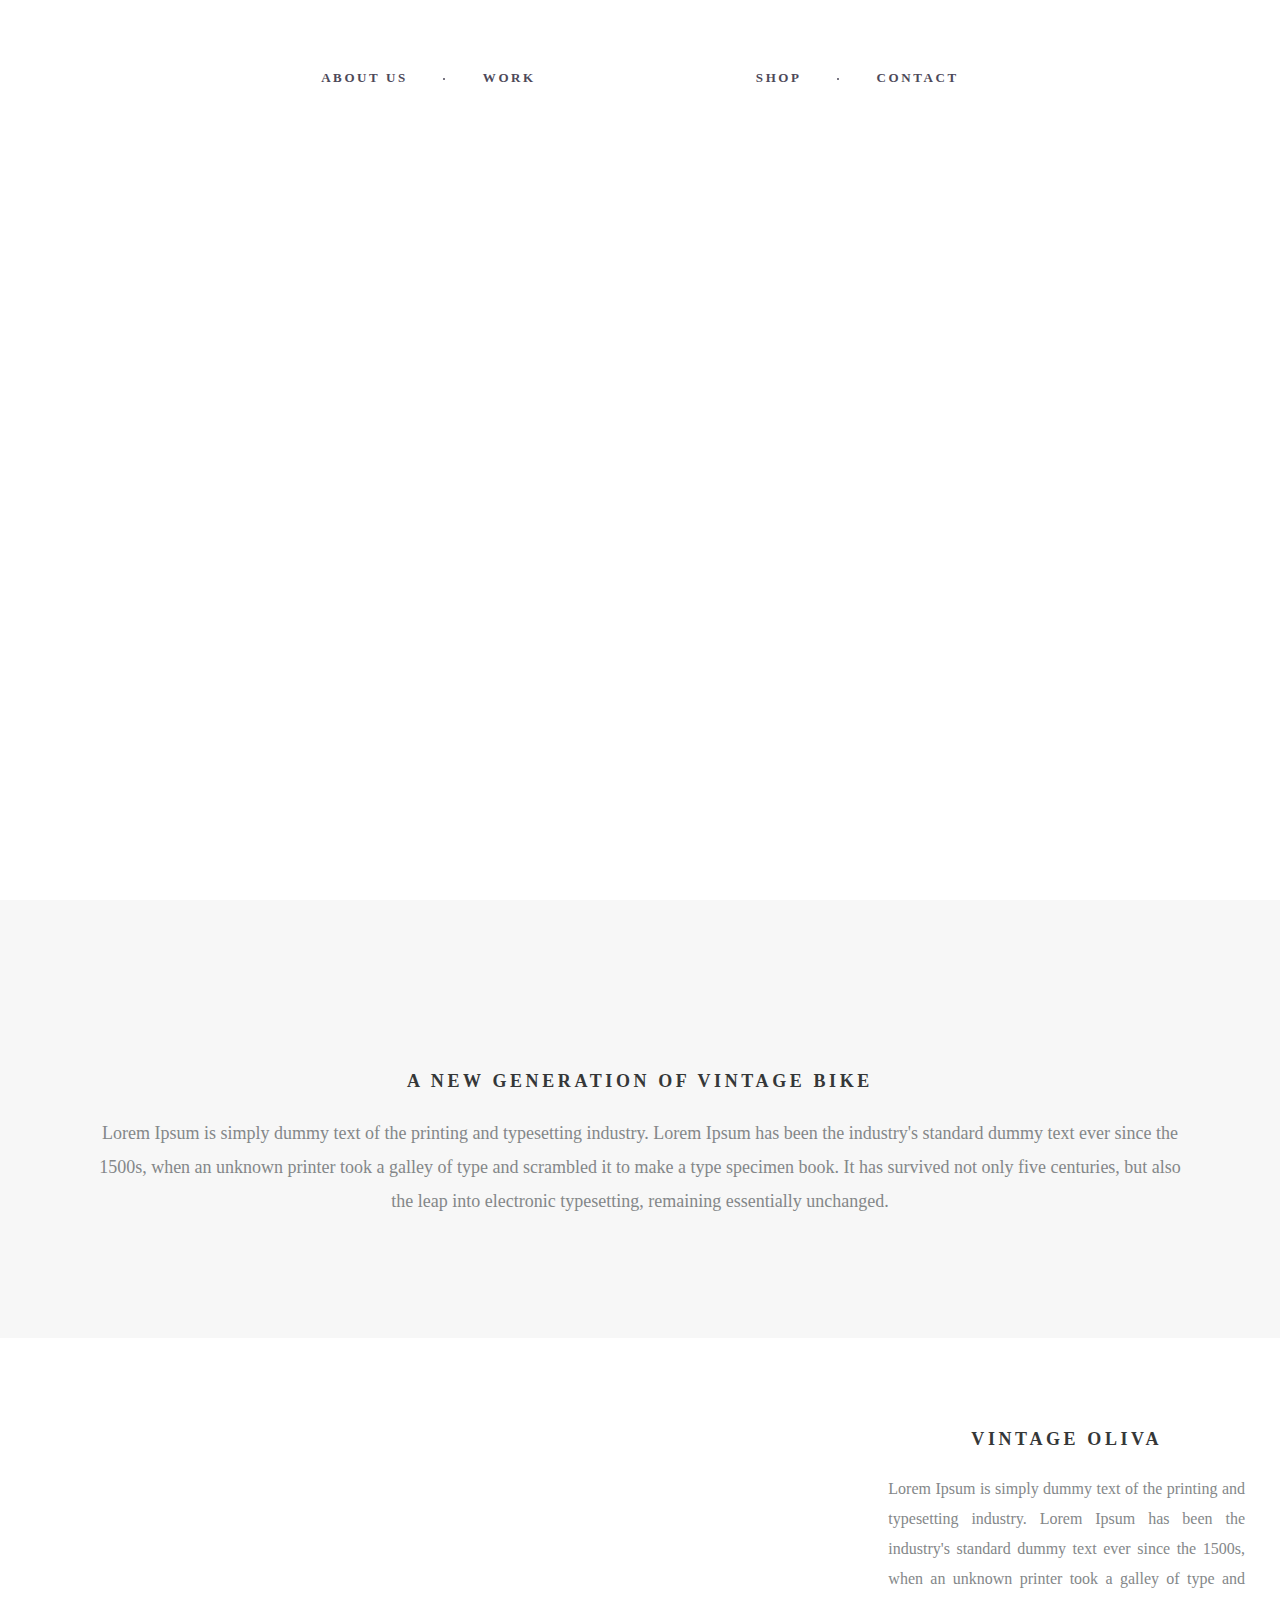
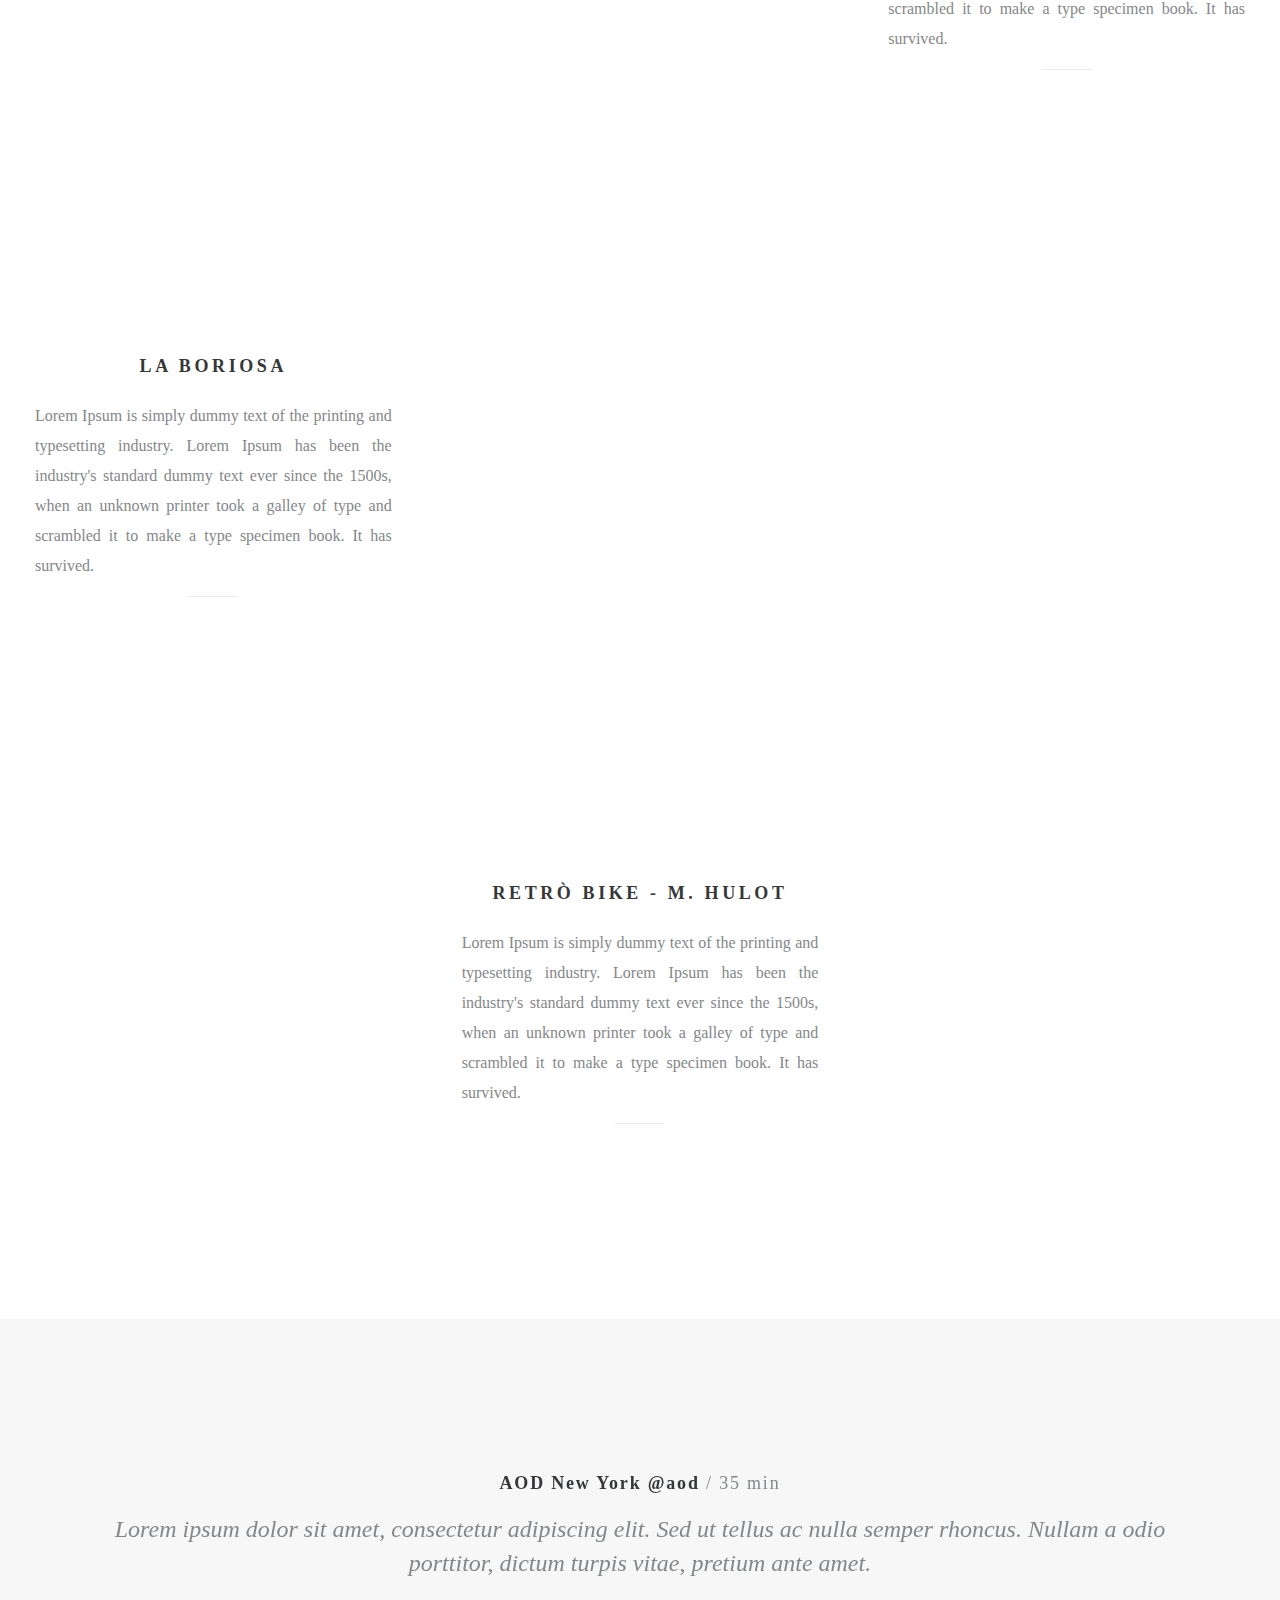
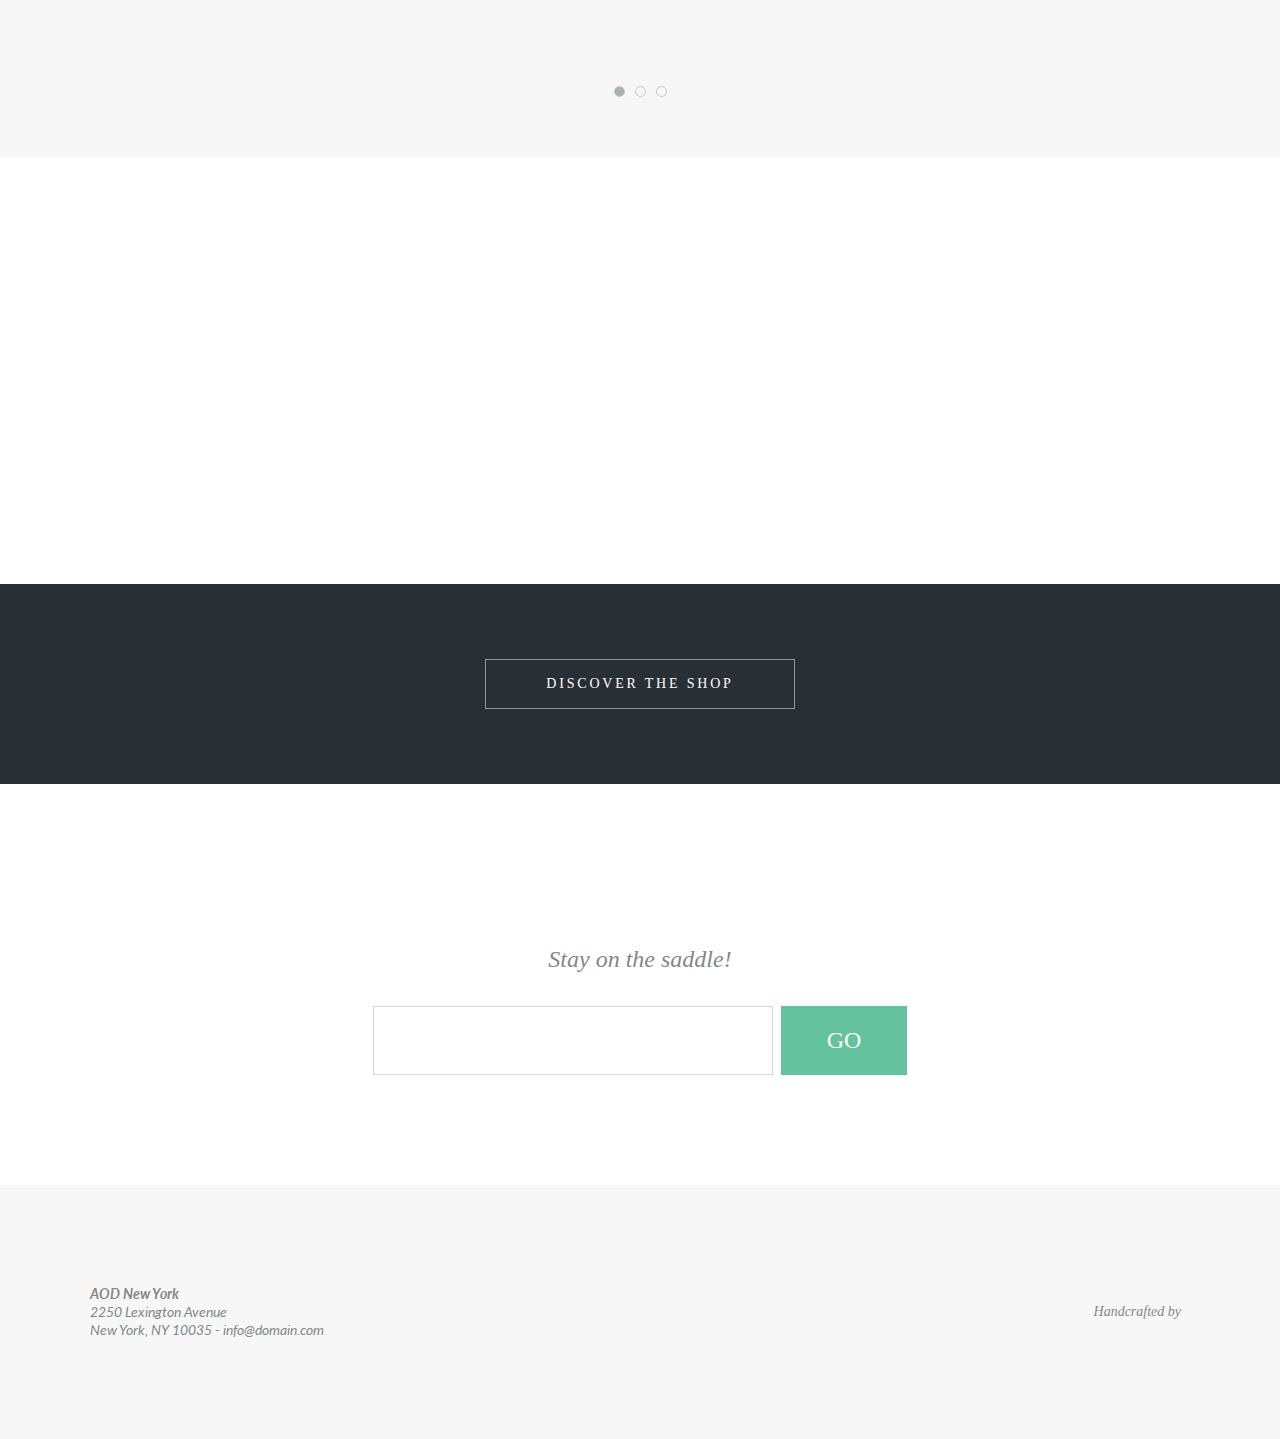
==== AOD/index.html @ c052ce95 "AOD project + remove dummy file" ====
<!DOCTYPE html>
<html lang="en">

<head>
	<title>AOD</title>
	<link rel="stylesheet" href="css/style.css">
	<meta charset="UTF-8">
	<meta name="format-detecction" content="telephone=no">
	<meta name="viewport" content="width=device-width, height=device-height, initial-scale=1.0, user-scalable=yes">

</head>

<body>
	<div class="wrapper">
		<main class="page">
<header class="header">
	<div class="header__row">
		<nav class="header__menu menu">
			<div class="menu__icon icon-menu">
				<span></span>
				<span></span>
				<span></span>
			</div>
			<div class="menu__body">
				<ul class="menu__list">
					<li><a href="" class="menu__link">about us</a></li>
					<li><a href="" class="menu__link">work</a></li>
					<li><a href="" class="menu__link">shop</a></li>
					<li><a href="" class="menu__link">contact</a></li>

				</ul>
			</div>
		</nav>
		<div class="header__logo"><img src="../img/logo.png" alt=""></div>
	</div>
</header>			<section class="main-screen">

			</section>
			<div class="content">
				<section class="generation">
					<div class="container">
						<div class="generation__block block">
							<div class="block__icon"><img src="/img/icons/title/01.png" alt=""></div>
							<h1 class="block__title">A NEW GENERATION OF VINTAGE BIKE</h1>
							<div class="block__text">Lorem Ipsum is simply dummy text of the printing and typesetting industry.
								Lorem Ipsum has been the industry's standard dummy text ever since the 1500s, when an unknown
								printer took a galley of type and scrambled it to make a type specimen book. It has survived not
								only five centuries, but also the leap into electronic typesetting, remaining essentially
								unchanged. </div>
						</div>
					</div>
				</section>
				<section class="brands">
					<div class="brands__row">
						<div class="brands__column brands__column-b">
							<a href="" class="brands__item item">
								<span class="item__logo"><img src="/img/logos/01.png" alt=""></span>
								<span class="item__image ibg"><img src="/img/brands/01.jpg" alt=""></span>
							</a>
						</div>
						<div class="brands__column">
							<div class="brands__content block">
								<div class="block__icon"><img src="/img/icons/title/02.png" alt=""></div>
								<h2 class="block__title">vintage Oliva</h2>
								<div class="block__text block__text-j">Lorem Ipsum is simply dummy text of the printing and
									typesetting
									industry. Lorem Ipsum has been the industry's standard dummy text ever since the 1500s, when
									an unknown printer took a galley of type and scrambled it to make a type specimen book. It
									has survived. </div>
							</div>
							<div class="brands__image ibg">
								<img src="/img/brands/02.jpg" alt="">
							</div>
						</div>
					</div>
				</section>
				<section class="brands brands-rev">
					<div class="brands__row">
						<div class="brands__column brands__column-b">
							<a href="" class="brands__item item">
								<span class="item__logo"><img src="/img/logos/02.png" alt=""></span>
								<span class="item__image ibg"><img src="/img/brands/04.jpg" alt=""></span>
							</a>
						</div>
						<div class="brands__column">
							<div class="brands__content block">
								<div class="block__icon"><img src="/img/icons/title/03.png" alt=""></div>
								<h2 class="block__title">La Boriosa</h2>
								<div class="block__text block__text-j">Lorem Ipsum is simply dummy text of the printing and
									typesetting
									industry. Lorem Ipsum has been the industry's standard dummy text ever since the 1500s, when
									an unknown printer took a galley of type and scrambled it to make a type specimen book. It
									has survived. </div>
							</div>
							<div class="brands__image ibg">
								<img src="/img/brands/03.jpg" alt="">
							</div>
						</div>
					</div>
				</section>
				<section class="brands brands-center">
					<div class="brands__row">
						<div class="brands__column brands__column-1">
							<a href="" class="brands__item item">
								<span class="item__logo"><img src="/img/logos/03.png" alt=""></span>
								<span class="item__image ibg"><img src="/img/brands/05.jpg" alt=""></span>
							</a>
						</div>
						<div class="brands__column brands__column-2 ibg">
							<img src="/img/brands/07.jpg" alt="">
						</div>
						<div class="brands__column">
							<div class="brands__content block">
								<div class="block__icon"><img src="/img/icons/title/04.png" alt=""></div>
								<h2 class="block__title">retrò Bike - M. Hulot</h2>
								<div class="block__text block__text-j">Lorem Ipsum is simply dummy text of the printing and
									typesetting
									industry. Lorem Ipsum has been the industry's standard dummy text ever since the 1500s, when
									an unknown printer took a galley of type and scrambled it to make a type specimen book. It
									has survived. </div>
							</div>
							<div class="brands__image ibg">
								<img src="/img/brands/06.jpg" alt="">
							</div>
						</div>
					</div>
				</section>
				<section class="slider">
					<div class="container">
						<div class="slider__body">
							<div class="slider__item">
								<div class="slider__icon"><img src="/img/icons/twitter.png" alt=""></div>
								<h3 class="slider__title">AOD New York @aod <span>/ 35 min</span> </h3>
								<div class="slider__text">Lorem ipsum dolor sit amet, consectetur adipiscing elit. Sed ut tellus
									ac nulla semper rhoncus. Nullam a odio porttitor, dictum turpis vitae, pretium ante amet.
								</div>
							</div>
							<div class="slider__item">
								<div class="slider__icon"><img src="/img/icons/twitter.png" alt=""></div>
								<h3 class="slider__title">AOD New York @aod <span>/ 35 min</span> </h3>
								<div class="slider__text">Lorem ipsum dolor sit amet, consectetur adipiscing elit. Sed ut tellus
									ac nulla semper rhoncus. Nullam a odio porttitor, dictum turpis vitae, pretium ante amet.
									Lorem ipsum dolor sit amet consectetur adipisicing elit. Similique nulla, eum quam porro
									beatae aliquam pariatur blanditiis culpa est. Voluptates iure aut sed. Obcaecati inventore,
									ut sit dicta similique iure.
								</div>
							</div>
							<div class="slider__item">
								<div class="slider__icon"><img src="/img/icons/twitter.png" alt=""></div>
								<h3 class="slider__title">AOD New York @aod <span>/ 35 min</span> </h3>
								<div class="slider__text">Lorem ipsum dolor sit amet, consectetur adipiscing elit. Sed ut tellus
									ac nulla semper rhoncus. Nullam a odio porttitor, dictum turpis vitae, pretium ante amet.
								</div>
							</div>
						</div>
					</div>
				</section>
				<div class="shoop">
					<div class="shoop__body">
						<div class="shoop__column shoop__column--b">
							<div class="shoop__block block-shop">
								<div class="block-shop__row">
									<div class="block-shop__column">
										<a href="" class="block-shop__item block-shop__item--l item">
											<span class="item__logo"><img src="/img/icons/bike.png" alt=""><span>Shop now</span>
											</span>
											<span class="item__image ibg"><img src="/img/shop/01.jpg" alt=""></span>
										</a>
									</div>
									<div class="block-shop__column"><a href="" class="block-shop__item block-shop__item--l item">
											<span class="item__logo"><img src="/img/icons/bike.png" alt=""><span>Shop now</span>
											</span>
											<span class="item__image ibg"><img src="/img/shop/02.jpg" alt=""></span>
										</a></div>
								</div>
								<a href="" class="block-shop__item item">
									<span class="item__logo"><img src="/img/icons/bike.png" alt=""><span>Shop now</span>
									</span>
									<span class="item__image ibg"><img src="/img/shop/03.jpg" alt=""></span>
								</a>
							</div>
						</div>
						<div class="shoop__column">
							<a href="" class="block-shop__item block-shop__item--b item">
								<span class="item__logo"><img src="/img/icons/bike.png" alt=""><span>Shop now</span>
								</span>
								<span class="item__image ibg"><img src="/img/shop/04.jpg" alt=""></span>
							</a>
						</div>
						<div class="shoop__column">
							<a href="" class="block-shop__item block-shop__item--b item">
								<span class="item__logo"><img src="/img/icons/bike.png" alt=""><span>Shop now</span>
								</span>
								<span class="item__image ibg"><img src="/img/shop/05.jpg" alt=""></span>
							</a>
						</div>
						<div class="shoop__column shoop__column--b">
							<div class="shoop__block block-shop">
								<a href="" class="block-shop__item item">
									<span class="item__logo"><img src="/img/icons/bike.png" alt=""><span>Shop now</span>
									</span>
									<span class="item__image ibg"><img src="/img/shop/06.jpg" alt=""></span>
								</a>
								<div class="block-shop__row">
									<div class="block-shop__column">
										<a href="" class="block-shop__item block-shop__item--l item">
											<span class="item__logo"><img src="/img/icons/bike.png" alt=""><span>Shop now</span>
											</span>
											<span class="item__image ibg"><img src="/img/shop/07.jpg" alt=""></span>
										</a>
									</div>
									<div class="block-shop__column"><a href="" class="block-shop__item block-shop__item--l item">
											<span class="item__logo"><img src="/img/icons/bike.png" alt=""><span>Shop now</span>
											</span>
											<span class="item__image ibg"><img src="/img/shop/08.jpg" alt=""></span>
										</a></div>
								</div>
							</div>
						</div>
					</div>
					<div class="shoop__footer">
						<div class="container">
							<a href="" class="shoop__btn">DISCOVER THE SHOP</a>
						</div>
					</div>
				</div>
				<div class="subscribe">
					<div class="container">
						<div class="subscribe__body">
							<div class="subscribe__logo"><img src="/img/logo.png" alt=""></div>
							<div class="subscribe__lable">Stay on the saddle!</div>
							<form action="" class="subscribe__form">
								<div class="subscribe__input">
									<input autocomplete="off" type="text" name="form[]" data-value="enter your email..."
										class="input">
								</div>
								<div class="subscribe__button">
									<button type="submit" class="subscribe__btn">GO</button>
								</div>
							</form>
						</div>
					</div>
				</div>
			</div>
<footer class="footer">
	<div class="container">
		<div class="footer__row">
			<div class="footer__column">
				<div class="footer__address">
					<p>AOD New York</p>
					<p>2250 Lexington Avenue</p>
					<p>New York, NY 10035 - info@domain.com</p>
				</div>
			</div>
			<div class="footer__column">
				<div class="footer__social social">
					<a href="" class="social__link"><img src="/img/icons/social/twitter1.png" alt=""></a>
					<a href="" class="social__link"><img src="/img/icons/social/facebook1.png" alt=""></a>
					<a href="" class="social__link"><img src="/img/icons/social/03.png" alt=""></a>
				</div>
			</div>
			<div class="footer__column">
				<a href="" class="footer__dev dev">
					<span class="dev__text">Handcrafted by</span>
					<span class="dev__icon"><img src="/img/icons/dev.png" alt=""></span>
				</a>
			</div>
		</div>
	</div>
</footer>		</main>
	</div>
<script src="https://code.jquery.com/jquery-3.6.0.min.js"></script>
<script src="js/slick.min.js"></script>
<script src="js/main.js"></script></body>

</html>
---- AOD/css/style.css ----
@charset "UTF-8";
@import url("https://fonts.googleapis.com/css2?family=Lato:ital,wght@0,400;0,700;1,400&display=swap");
/*Обнуление*/
* {
  padding: 0;
  margin: 0;
  border: 0;
}

*, *:before, *:after {
  box-sizing: border-box;
}

:focus, :active {
  outline: none;
}

a:focus, a:active {
  outline: none;
}

nav, footer, header, aside {
  display: block;
}

html, body {
  height: 100%;
  width: 100%;
  font-size: 100%;
  line-height: 1;
  font-size: 14px;
  -ms-text-size-adjust: 100%;
  -moz-text-size-adjust: 100%;
  -webkit-text-size-adjust: 100%;
}

input, button, textarea {
  font-family: inherit;
}

input::-ms-clear {
  display: none;
}

button {
  cursor: pointer;
}

button::-moz-focus-inner {
  padding: 0;
  border: 0;
}

a, a:visited {
  text-decoration: none;
}

a:hover {
  text-decoration: none;
}

ul li {
  list-style: none;
}

img {
  vertical-align: top;
}

h1, h2, h3, h4, h5, h6 {
  font-size: inherit;
  font-weight: inherit;
}

/*--------------------*/
body {
  height: 100%;
}

.wrapper {
  display: flex;
  flex-direction: column;
  min-height: 100vh;
}

.container {
  max-width: 1130px;
  padding: 0 15px;
  margin: 0 auto;
}

.ibg {
  background-repeat: no-repeat;
  background-size: cover;
  background-position: center;
}
.ibg img {
  display: none;
}

.slick-slider {
  position: relative;
}
.slick-slider .slick-list {
  overflow: hidden;
}
.slick-slider .slick-track {
  display: flex;
  font-size: 0;
  align-items: flex-start;
}
.slick-slider .slick-dots {
  padding: 100px 0 0 0;
  display: flex;
  justify-content: center;
  align-items: center;
}
.slick-slider .slick-dots li {
  margin: 0px 5px;
}
.slick-slider .slick-dots li button {
  font-size: 0;
  width: 11px;
  height: 11px;
  border-radius: 50%;
  border: 1px solid #c8c8c8;
  background-color: transparent;
}
.slick-slider .slick-dots li.slick-active button {
  background-color: #a9afb3;
}

.header {
  position: absolute;
  width: 100%;
  z-index: 50;
  left: 0;
  top: 35px;
}
.header__row {
  display: flex;
  justify-content: center;
  align-items: center;
  height: 85px;
}
.header__logo {
  position: absolute;
  left: 50%;
  top: 0;
  z-index: 2;
  transform: translate3d(-50px, 0px, 0px);
}
@media (max-width: 767px) {
  .header {
    top: 15px;
  }
}

.menu__list {
  display: flex;
}
.menu__list li {
  position: relative;
  padding: 0px 37.5px;
}
.menu__list li:nth-child(2) {
  padding: 0 110px 0 37.5px;
}
.menu__list li:nth-child(3) {
  padding: 0 37.5px 0 110px;
}
.menu__list li::after {
  content: "";
  width: 2px;
  height: 2px;
  background-color: #4d4959;
  border-radius: 50%;
  position: absolute;
  right: 0;
  top: 50%;
}
.menu__list li:nth-child(2)::after, .menu__list li:last-child::after {
  display: none;
}
.menu__link {
  text-transform: uppercase;
  font-size: 13px;
  font-weight: 700;
  letter-spacing: 2.6px;
  color: #4d4959;
}
@media (max-width: 767px) {
  .menu__body {
    position: fixed;
    height: 100%;
    width: 100%;
    left: 0;
    top: 0;
    background: #4d4959;
    padding: 150px 0 20px 0;
    overflow: auto;
    transform: translate3d(0, -100%, 0);
  }
  .menu__body.active {
    transition: 0.3s 0s;
    transform: translate3d(0, 0, 0);
  }
  .menu__list {
    flex-direction: column;
    justify-content: center;
    align-items: center;
  }
  .menu__list li {
    padding: 0 0 45px 0;
  }
  .menu__list li:nth-child(2), .menu__list li:nth-child(3) {
    padding: 0 0 45px 0;
  }
  .menu__list li:nth-child(2)::after, .menu__list li:nth-child(3)::after {
    display: block;
  }
  .menu__list li:last-child {
    padding: 0;
  }
  .menu__list li::after {
    width: 4px;
    height: 4px;
    background-color: #fff;
    right: 50%;
    top: 40px;
    margin: 2px 0px 0px 0px;
  }
  .menu__link {
    color: #fff;
    font-size: 20px;
  }
}

@media (max-width: 767px) {
  .icon-menu {
    display: block;
    position: absolute;
    top: 34px;
    right: 10px;
    width: 30px;
    height: 18px;
    cursor: pointer;
    z-index: 5;
  }
  .icon-menu span {
    transition: 0.3s 0s;
    top: 8px;
    left: 0px;
    position: absolute;
    width: 100%;
    height: 2px;
    background-color: #4d4959;
  }
  .icon-menu span:first-child {
    top: 0px;
  }
  .icon-menu span:last-child {
    top: auto;
    bottom: 0px;
  }
  .icon-menu.active span {
    background-color: #fff;
    transform: scale(0);
  }
  .icon-menu.active span:first-child {
    transform: rotate(-45deg);
    top: 8px;
  }
  .icon-menu.active span:last-child {
    transform: rotate(45deg);
    bottom: 8px;
  }
}

.footer {
  background-color: #f7f7f7;
}
.footer__row {
  display: flex;
  padding: 100px 0;
  align-items: center;
}
.footer__column {
  flex: 1 0 33.333%;
}
.footer__address {
  padding: 0 20px 0 0;
  font-family: Lato;
  font-size: 14px;
  font-style: italic;
  line-height: 1.29;
  color: #848789;
}
.footer__address p:first-child {
  font-weight: 700;
}
@media (max-width: 1100px) {
  .footer__row {
    padding: 50px 0;
  }
}
@media (max-width: 600px) {
  .footer__row {
    padding: 30px 0;
    flex-direction: column;
    text-align: center;
  }
  .footer__social {
    margin: 15px 0;
  }
  .footer__address {
    padding: 0;
  }
}

.social {
  display: flex;
  justify-content: center;
  align-items: center;
}
.social__link {
  margin: 0 7.5px;
}

.dev {
  display: flex;
  justify-content: flex-end;
  align-items: center;
}
.dev__text {
  font-size: 14px;
  font-style: italic;
  line-height: 1.29;
  color: #848789;
  padding: 0 9px 0 0;
}
.page {
  position: absolute;
  width: 100%;
  height: 100%;
  top: 0;
  left: 0;
  display: flex;
  flex-direction: column;
}

.main-screen {
  width: 100%;
  min-height: 100vh;
  display: flex;
  flex: 1 0 100%;
  background: url(../../img/bg_main.jpg) center top/cover no-repeat;
  padding: 20px 0;
}

.generation {
  background-color: #f7f7f7;
  padding: 120px 0 120px 0;
}
@media (max-width: 900px) {
  .generation {
    padding: 80px 0;
  }
  .generation .block__title,
.generation .block__text {
    font-size: 16px;
  }
}
@media (max-width: 600px) {
  .generation {
    padding: 30px 0;
  }
  .generation .block__title,
.generation .block__text {
    font-size: 14px;
  }
}

.block {
  text-align: center;
}
.block__icon {
  margin: 0 0 30px 0;
}
.block__title {
  font-size: 18px;
  font-weight: bold;
  letter-spacing: 3.6px;
  text-align: center;
  color: #353738;
  text-transform: uppercase;
  margin: 0 0 18px 0;
  line-height: 1.89;
}
.block__text {
  font-size: 18px;
  line-height: 1.89;
  text-align: center;
  color: #848789;
}
.block__text-j {
  text-align: justify;
  font-size: 16px;
  line-height: 30px;
}
.block__text-j::after {
  content: "";
  display: block;
  margin: 35px auto 0 auto;
  width: 50px;
  height: 1px;
  background-color: #ebebeb;
}
@media (max-width: 1500px) {
  .block__text-j::after {
    margin: 15px auto 0 auto;
  }
}

.brands-rev .brands__column {
  order: 1;
}
.brands-rev .brands__column-b {
  order: 2;
}
.brands-center .brands__column {
  order: 2;
}
.brands-center .brands__column-1 {
  order: 1;
}
.brands-center .brands__column-2 {
  order: 3;
}
.brands__row {
  display: flex;
}
.brands__column {
  flex: 0 1 33.333%;
}
.brands__column-b {
  flex: 0 1 66.667%;
}
.brands__content {
  padding: 70px 65px 55px 65px;
  position: relative;
}
.brands__content::after {
  content: "";
  position: absolute;
  bottom: -10px;
  left: 50%;
  margin: 0 0 0 -9px;
  width: 0;
  height: 0;
  border-left: 10px solid transparent;
  border-right: 10px solid transparent;
  border-top: 10px solid #fff;
}
.brands__image {
  padding: 0 0 37.51% 0;
}
@media (max-width: 1500px) {
  .brands__content {
    padding: 40px 35px 35px 35px;
  }
}
@media (max-width: 1100px) {
  .brands-center .brands__column {
    order: 1;
  }
  .brands-center .brands__column-1 {
    order: 2;
  }
  .brands-center .brands__column-2 {
    height: auto;
    padding: 0 0 70% 0;
    order: 3;
  }
  .brands__row {
    flex-direction: column;
  }
}

.item {
  height: 100%;
  display: block;
  position: relative;
}
.item__logo {
  position: absolute;
  top: 0;
  left: 0;
  width: 100%;
  height: 100%;
  display: flex;
  justify-content: center;
  align-items: center;
  z-index: 2;
  background-color: rgba(100, 194, 158, 0.5);
  opacity: 0;
  visibility: hidden;
  transition: 0.3s 0s;
  flex-direction: column;
}
.item__logo span {
  font-weight: 700;
  font-size: 14px;
  text-transform: uppercase;
  letter-spacing: 2.8px;
  display: block;
  color: #fff;
  margin: 10px 0 0 0;
}
.item__image {
  position: absolute;
  width: 100%;
  height: 100%;
  top: 0;
  left: 0;
}
.item:hover .item__logo {
  opacity: 1;
  visibility: visible;
  transition: 0.3s 0s;
}
@media (max-width: 1100px) {
  .item {
    height: auto;
    padding: 0 0 70% 0;
  }
}

.slider {
  padding: 120px 0 60px 0;
  background-color: #f7f7f7;
}
.slider__item {
  text-align: center;
}
.slider__icon {
  margin: 0 0 35px 0;
}
.slider__title {
  font-size: 18px;
  font-weight: bold;
  letter-spacing: 1.8px;
  color: #353738;
  margin: 0 0 20px 0;
}
.slider__title span {
  color: #848789;
  font-weight: 300;
}
.slider__text {
  font-size: 24px;
  font-style: italic;
  line-height: 1.42;
  text-align: center;
  color: #848789;
}

.shoop__body {
  display: flex;
}
.shoop__column {
  flex: 0 1 16.666%;
}
.shoop__column--b {
  flex: 0 1 33.333%;
}
.shoop__footer {
  padding: 75px 0;
  text-align: center;
  background-color: #282f35;
}
.shoop__btn {
  height: 50px;
  line-height: 48px;
  border: 1px solid rgba(255, 255, 255, 0.5);
  display: inline-block;
  letter-spacing: 2.8px;
  font-size: 14px;
  padding: 0px 60px;
  text-transform: uppercase;
  color: #fff;
}
@media (max-width: 1100px) {
  .shoop__body {
    flex-wrap: wrap;
  }
  .shoop__column {
    flex: 0 1 50%;
  }
  .shoop__column:first-child {
    flex: 1 1 100%;
  }
  .shoop__column:last-child {
    flex: 1 1 100%;
  }
  .shoop__btn {
    padding: 0 30px;
  }
  .shoop__footer {
    padding: 50px 0;
  }
}

.block-shop {
  height: 100%;
}
.block-shop__row {
  display: flex;
}
.block-shop__column {
  flex: 0 1 50%;
}
.block-shop__item {
  padding: 0 0 50% 0;
  height: auto;
}
.block-shop__item--b {
  padding: 0 0 200.27% 0;
}
.block-shop__item--l {
  padding: 0 0 100% 0;
}

.subscribe__body {
  max-width: 534px;
  margin: 0 auto;
  text-align: center;
  padding: 110px 0;
}
.subscribe__logo {
  margin: 0 0 39px 0;
}
.subscribe__lable {
  color: #848789;
  font-size: 24px;
  font-style: italic;
  margin: 0 0 35px 0;
}
.subscribe__form {
  display: flex;
}
.subscribe__input {
  flex: 1 1 auto;
  padding: 0 8px 0 0;
}
.subscribe__input .input {
  width: 100%;
  height: 69px;
  border: solid 1px #d3d7d9;
  background-color: #ffffff;
  padding: 0px 28px;
  font-size: 20px;
  font-style: italic;
  color: #929292;
}
.subscribe__button {
  flex: 0 0 126px;
}
.subscribe__btn {
  width: 100%;
  height: 69px;
  line-height: 69px;
  color: #fff;
  font-size: 24px;
  text-transform: uppercase;
  font-weight: 300;
  background-color: #64c29e;
}
@media (max-width: 750px) {
  .subscribe__body {
    padding: 50px 0;
  }
}
@media (max-width: 500px) {
  .subscribe__form {
    display: block;
  }
  .subscribe__input {
    padding: 0px 0px 8px 0;
  }
}
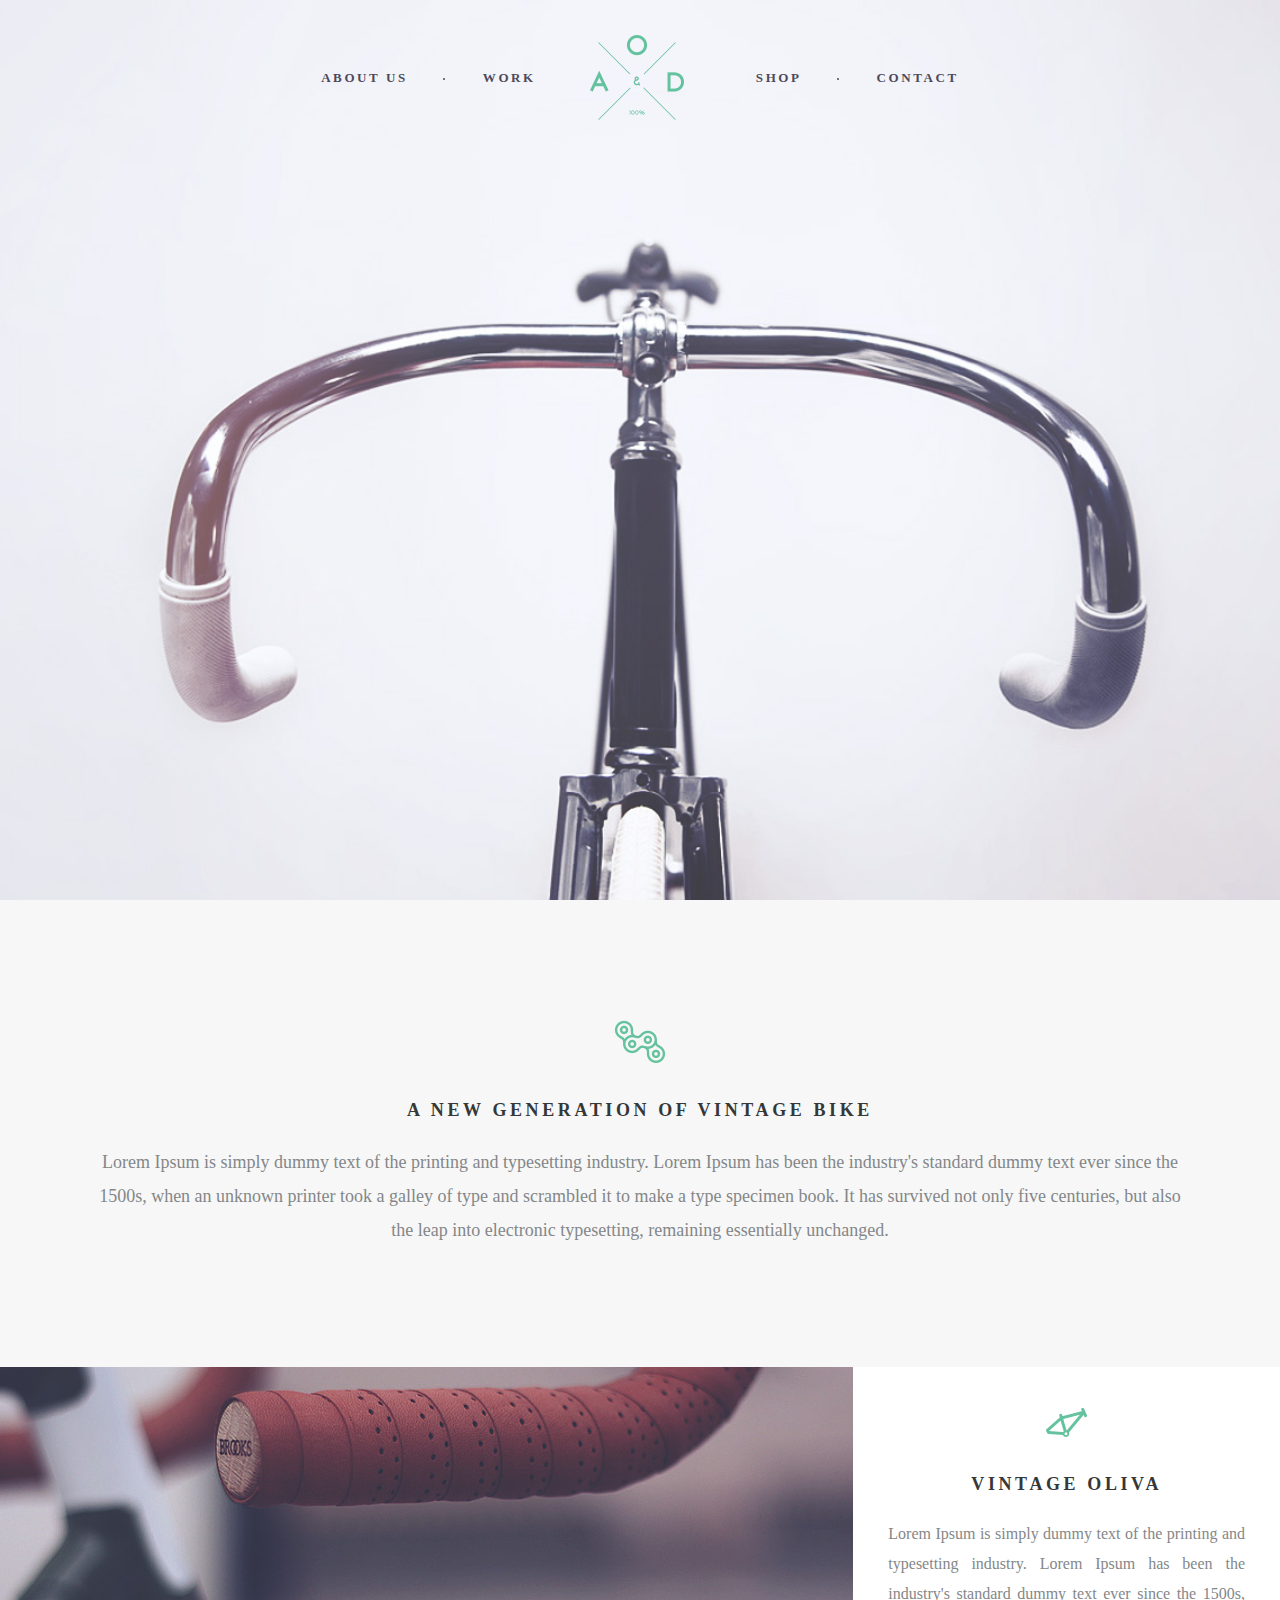
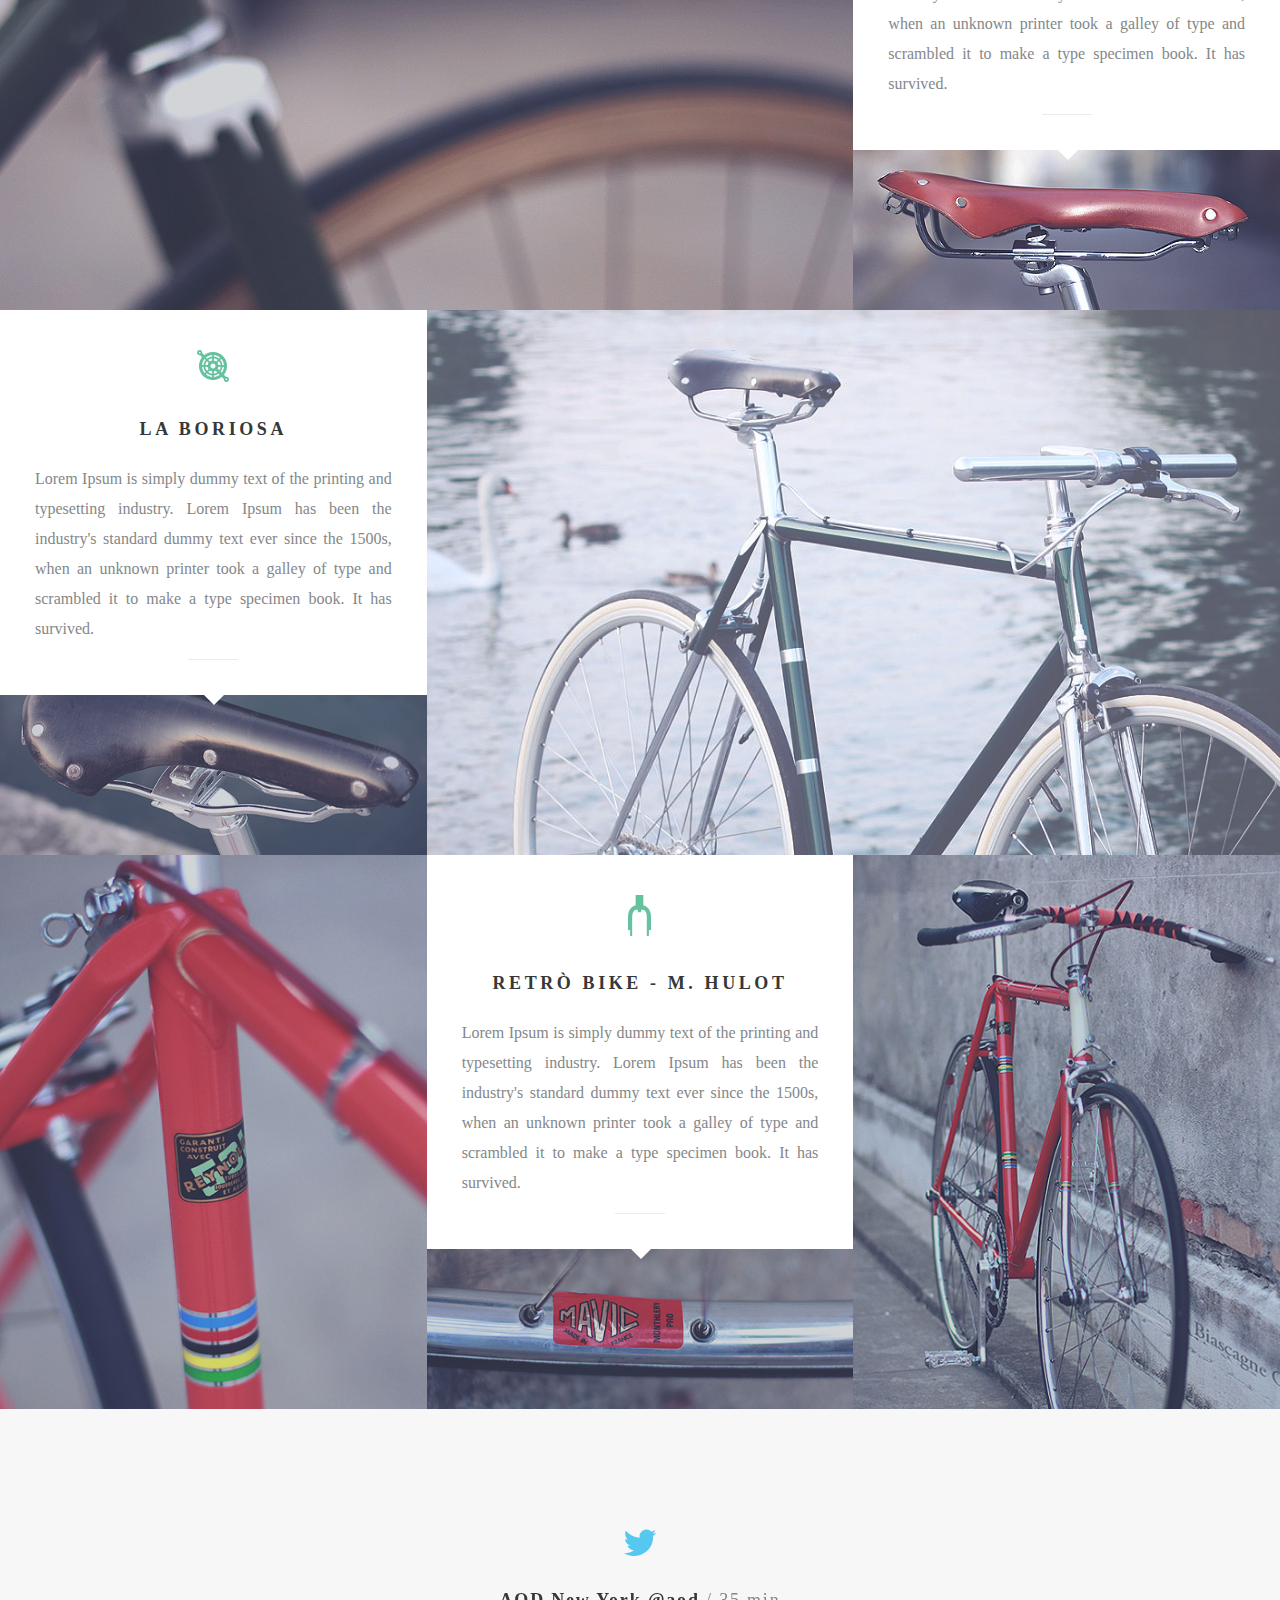
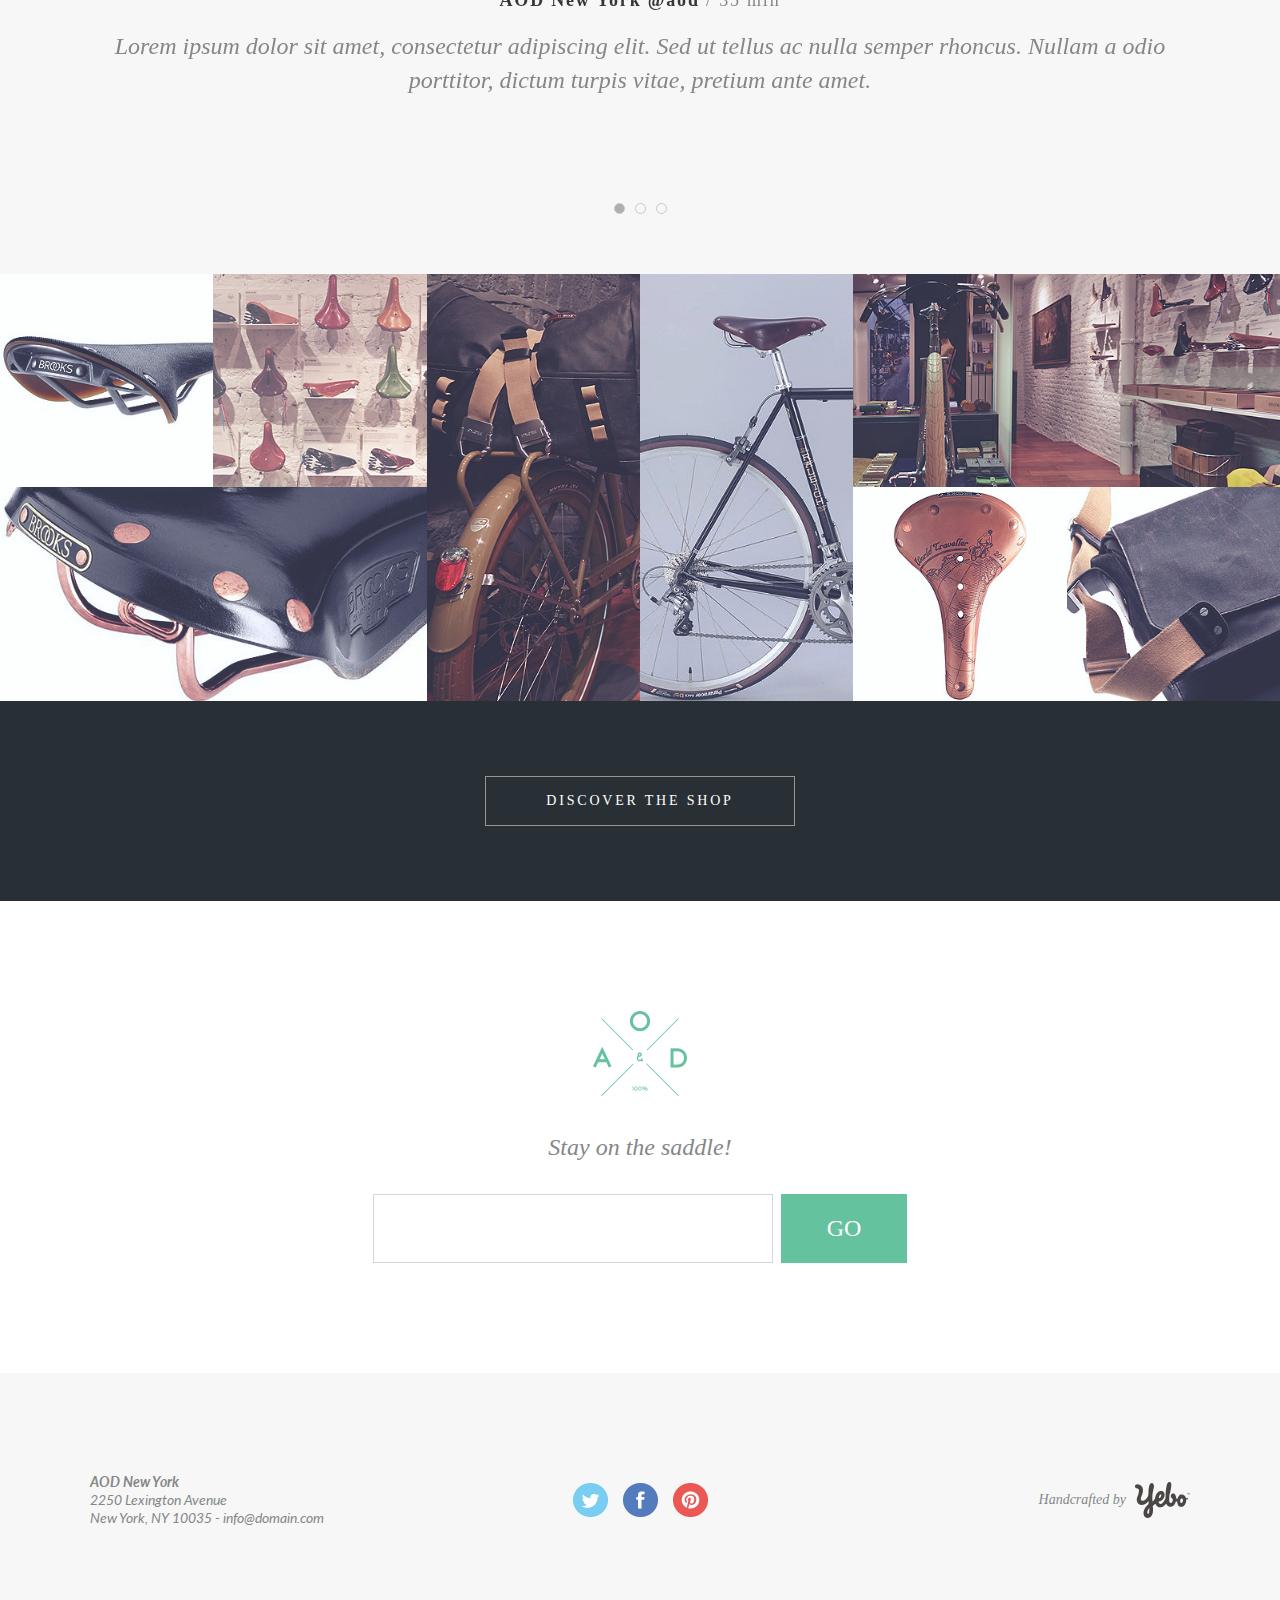
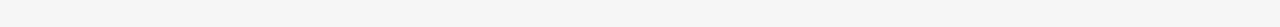
==== commit 11f4e76b: "refactoring" ====
--- a/AOD/index.html
+++ b/AOD/index.html
@@ -7,40 +7,39 @@
 	<meta charset="UTF-8">
 	<meta name="format-detecction" content="telephone=no">
 	<meta name="viewport" content="width=device-width, height=device-height, initial-scale=1.0, user-scalable=yes">
-
 </head>
 
 <body>
 	<div class="wrapper">
 		<main class="page">
-<header class="header">
-	<div class="header__row">
-		<nav class="header__menu menu">
-			<div class="menu__icon icon-menu">
-				<span></span>
-				<span></span>
-				<span></span>
-			</div>
-			<div class="menu__body">
-				<ul class="menu__list">
-					<li><a href="" class="menu__link">about us</a></li>
-					<li><a href="" class="menu__link">work</a></li>
-					<li><a href="" class="menu__link">shop</a></li>
-					<li><a href="" class="menu__link">contact</a></li>
-
-				</ul>
-			</div>
-		</nav>
-		<div class="header__logo"><img src="../img/logo.png" alt=""></div>
-	</div>
-</header>			<section class="main-screen">
+			<header class="header">
+				<div class="header__row">
+					<nav class="header__menu menu">
+						<div class="menu__icon icon-menu">
+							<span></span>
+							<span></span>
+							<span></span>
+						</div>
+						<div class="menu__body">
+							<ul class="menu__list">
+								<li><a href="" class="menu__link">about us</a></li>
+								<li><a href="" class="menu__link">work</a></li>
+								<li><a href="" class="menu__link">shop</a></li>
+								<li><a href="" class="menu__link">contact</a></li>
+							</ul>
+						</div>
+					</nav>
+					<div class="header__logo"><img src="img/logo.png" alt=""></div>
+				</div>
+			</header>
+			<section class="main-screen">
 
 			</section>
 			<div class="content">
 				<section class="generation">
 					<div class="container">
 						<div class="generation__block block">
-							<div class="block__icon"><img src="/img/icons/title/01.png" alt=""></div>
+							<div class="block__icon"><img src="img/icons/title/01.png" alt=""></div>
 							<h1 class="block__title">A NEW GENERATION OF VINTAGE BIKE</h1>
 							<div class="block__text">Lorem Ipsum is simply dummy text of the printing and typesetting industry.
 								Lorem Ipsum has been the industry's standard dummy text ever since the 1500s, when an unknown
@@ -54,13 +53,13 @@
 					<div class="brands__row">
 						<div class="brands__column brands__column-b">
 							<a href="" class="brands__item item">
-								<span class="item__logo"><img src="/img/logos/01.png" alt=""></span>
-								<span class="item__image ibg"><img src="/img/brands/01.jpg" alt=""></span>
+								<span class="item__logo"><img src="img/logos/01.png" alt=""></span>
+								<span class="item__image ibg"><img src="img/brands/01.jpg" alt=""></span>
 							</a>
 						</div>
 						<div class="brands__column">
 							<div class="brands__content block">
-								<div class="block__icon"><img src="/img/icons/title/02.png" alt=""></div>
+								<div class="block__icon"><img src="img/icons/title/02.png" alt=""></div>
 								<h2 class="block__title">vintage Oliva</h2>
 								<div class="block__text block__text-j">Lorem Ipsum is simply dummy text of the printing and
 									typesetting
@@ -69,7 +68,7 @@
 									has survived. </div>
 							</div>
 							<div class="brands__image ibg">
-								<img src="/img/brands/02.jpg" alt="">
+								<img src="img/brands/02.jpg" alt="">
 							</div>
 						</div>
 					</div>
@@ -78,13 +77,13 @@
 					<div class="brands__row">
 						<div class="brands__column brands__column-b">
 							<a href="" class="brands__item item">
-								<span class="item__logo"><img src="/img/logos/02.png" alt=""></span>
-								<span class="item__image ibg"><img src="/img/brands/04.jpg" alt=""></span>
+								<span class="item__logo"><img src="img/logos/02.png" alt=""></span>
+								<span class="item__image ibg"><img src="img/brands/04.jpg" alt=""></span>
 							</a>
 						</div>
 						<div class="brands__column">
 							<div class="brands__content block">
-								<div class="block__icon"><img src="/img/icons/title/03.png" alt=""></div>
+								<div class="block__icon"><img src="img/icons/title/03.png" alt=""></div>
 								<h2 class="block__title">La Boriosa</h2>
 								<div class="block__text block__text-j">Lorem Ipsum is simply dummy text of the printing and
 									typesetting
@@ -93,7 +92,7 @@
 									has survived. </div>
 							</div>
 							<div class="brands__image ibg">
-								<img src="/img/brands/03.jpg" alt="">
+								<img src="img/brands/03.jpg" alt="">
 							</div>
 						</div>
 					</div>
@@ -102,16 +101,16 @@
 					<div class="brands__row">
 						<div class="brands__column brands__column-1">
 							<a href="" class="brands__item item">
-								<span class="item__logo"><img src="/img/logos/03.png" alt=""></span>
-								<span class="item__image ibg"><img src="/img/brands/05.jpg" alt=""></span>
+								<span class="item__logo"><img src="img/logos/03.png" alt=""></span>
+								<span class="item__image ibg"><img src="img/brands/05.jpg" alt=""></span>
 							</a>
 						</div>
 						<div class="brands__column brands__column-2 ibg">
-							<img src="/img/brands/07.jpg" alt="">
+							<img src="img/brands/07.jpg" alt="">
 						</div>
 						<div class="brands__column">
 							<div class="brands__content block">
-								<div class="block__icon"><img src="/img/icons/title/04.png" alt=""></div>
+								<div class="block__icon"><img src="img/icons/title/04.png" alt=""></div>
 								<h2 class="block__title">retrò Bike - M. Hulot</h2>
 								<div class="block__text block__text-j">Lorem Ipsum is simply dummy text of the printing and
 									typesetting
@@ -120,7 +119,7 @@
 									has survived. </div>
 							</div>
 							<div class="brands__image ibg">
-								<img src="/img/brands/06.jpg" alt="">
+								<img src="img/brands/06.jpg" alt="">
 							</div>
 						</div>
 					</div>
@@ -129,14 +128,14 @@
 					<div class="container">
 						<div class="slider__body">
 							<div class="slider__item">
-								<div class="slider__icon"><img src="/img/icons/twitter.png" alt=""></div>
+								<div class="slider__icon"><img src="img/icons/twitter.png" alt=""></div>
 								<h3 class="slider__title">AOD New York @aod <span>/ 35 min</span> </h3>
 								<div class="slider__text">Lorem ipsum dolor sit amet, consectetur adipiscing elit. Sed ut tellus
 									ac nulla semper rhoncus. Nullam a odio porttitor, dictum turpis vitae, pretium ante amet.
 								</div>
 							</div>
 							<div class="slider__item">
-								<div class="slider__icon"><img src="/img/icons/twitter.png" alt=""></div>
+								<div class="slider__icon"><img src="img/icons/twitter.png" alt=""></div>
 								<h3 class="slider__title">AOD New York @aod <span>/ 35 min</span> </h3>
 								<div class="slider__text">Lorem ipsum dolor sit amet, consectetur adipiscing elit. Sed ut tellus
 									ac nulla semper rhoncus. Nullam a odio porttitor, dictum turpis vitae, pretium ante amet.
@@ -146,7 +145,7 @@
 								</div>
 							</div>
 							<div class="slider__item">
-								<div class="slider__icon"><img src="/img/icons/twitter.png" alt=""></div>
+								<div class="slider__icon"><img src="img/icons/twitter.png" alt=""></div>
 								<h3 class="slider__title">AOD New York @aod <span>/ 35 min</span> </h3>
 								<div class="slider__text">Lorem ipsum dolor sit amet, consectetur adipiscing elit. Sed ut tellus
 									ac nulla semper rhoncus. Nullam a odio porttitor, dictum turpis vitae, pretium ante amet.
@@ -162,57 +161,57 @@
 								<div class="block-shop__row">
 									<div class="block-shop__column">
 										<a href="" class="block-shop__item block-shop__item--l item">
-											<span class="item__logo"><img src="/img/icons/bike.png" alt=""><span>Shop now</span>
-											</span>
-											<span class="item__image ibg"><img src="/img/shop/01.jpg" alt=""></span>
+											<span class="item__logo"><img src="img/icons/bike.png" alt=""><span>Shop now</span>
+											</span>
+											<span class="item__image ibg"><img src="img/shop/01.jpg" alt=""></span>
 										</a>
 									</div>
 									<div class="block-shop__column"><a href="" class="block-shop__item block-shop__item--l item">
-											<span class="item__logo"><img src="/img/icons/bike.png" alt=""><span>Shop now</span>
-											</span>
-											<span class="item__image ibg"><img src="/img/shop/02.jpg" alt=""></span>
+											<span class="item__logo"><img src="img/icons/bike.png" alt=""><span>Shop now</span>
+											</span>
+											<span class="item__image ibg"><img src="img/shop/02.jpg" alt=""></span>
 										</a></div>
 								</div>
 								<a href="" class="block-shop__item item">
-									<span class="item__logo"><img src="/img/icons/bike.png" alt=""><span>Shop now</span>
+									<span class="item__logo"><img src="img/icons/bike.png" alt=""><span>Shop now</span>
 									</span>
-									<span class="item__image ibg"><img src="/img/shop/03.jpg" alt=""></span>
+									<span class="item__image ibg"><img src="img/shop/03.jpg" alt=""></span>
 								</a>
 							</div>
 						</div>
 						<div class="shoop__column">
 							<a href="" class="block-shop__item block-shop__item--b item">
-								<span class="item__logo"><img src="/img/icons/bike.png" alt=""><span>Shop now</span>
+								<span class="item__logo"><img src="img/icons/bike.png" alt=""><span>Shop now</span>
 								</span>
-								<span class="item__image ibg"><img src="/img/shop/04.jpg" alt=""></span>
+								<span class="item__image ibg"><img src="img/shop/04.jpg" alt=""></span>
 							</a>
 						</div>
 						<div class="shoop__column">
 							<a href="" class="block-shop__item block-shop__item--b item">
-								<span class="item__logo"><img src="/img/icons/bike.png" alt=""><span>Shop now</span>
+								<span class="item__logo"><img src="img/icons/bike.png" alt=""><span>Shop now</span>
 								</span>
-								<span class="item__image ibg"><img src="/img/shop/05.jpg" alt=""></span>
+								<span class="item__image ibg"><img src="img/shop/05.jpg" alt=""></span>
 							</a>
 						</div>
 						<div class="shoop__column shoop__column--b">
 							<div class="shoop__block block-shop">
 								<a href="" class="block-shop__item item">
-									<span class="item__logo"><img src="/img/icons/bike.png" alt=""><span>Shop now</span>
+									<span class="item__logo"><img src="img/icons/bike.png" alt=""><span>Shop now</span>
 									</span>
-									<span class="item__image ibg"><img src="/img/shop/06.jpg" alt=""></span>
+									<span class="item__image ibg"><img src="img/shop/06.jpg" alt=""></span>
 								</a>
 								<div class="block-shop__row">
 									<div class="block-shop__column">
 										<a href="" class="block-shop__item block-shop__item--l item">
-											<span class="item__logo"><img src="/img/icons/bike.png" alt=""><span>Shop now</span>
-											</span>
-											<span class="item__image ibg"><img src="/img/shop/07.jpg" alt=""></span>
+											<span class="item__logo"><img src="img/icons/bike.png" alt=""><span>Shop now</span>
+											</span>
+											<span class="item__image ibg"><img src="img/shop/07.jpg" alt=""></span>
 										</a>
 									</div>
 									<div class="block-shop__column"><a href="" class="block-shop__item block-shop__item--l item">
-											<span class="item__logo"><img src="/img/icons/bike.png" alt=""><span>Shop now</span>
-											</span>
-											<span class="item__image ibg"><img src="/img/shop/08.jpg" alt=""></span>
+											<span class="item__logo"><img src="img/icons/bike.png" alt=""><span>Shop now</span>
+											</span>
+											<span class="item__image ibg"><img src="img/shop/08.jpg" alt=""></span>
 										</a></div>
 								</div>
 							</div>
@@ -227,7 +226,7 @@
 				<div class="subscribe">
 					<div class="container">
 						<div class="subscribe__body">
-							<div class="subscribe__logo"><img src="/img/logo.png" alt=""></div>
+							<div class="subscribe__logo"><img src="img/logo.png" alt=""></div>
 							<div class="subscribe__lable">Stay on the saddle!</div>
 							<form action="" class="subscribe__form">
 								<div class="subscribe__input">
@@ -242,35 +241,37 @@
 					</div>
 				</div>
 			</div>
-<footer class="footer">
-	<div class="container">
-		<div class="footer__row">
-			<div class="footer__column">
-				<div class="footer__address">
-					<p>AOD New York</p>
-					<p>2250 Lexington Avenue</p>
-					<p>New York, NY 10035 - info@domain.com</p>
-				</div>
-			</div>
-			<div class="footer__column">
-				<div class="footer__social social">
-					<a href="" class="social__link"><img src="/img/icons/social/twitter1.png" alt=""></a>
-					<a href="" class="social__link"><img src="/img/icons/social/facebook1.png" alt=""></a>
-					<a href="" class="social__link"><img src="/img/icons/social/03.png" alt=""></a>
-				</div>
-			</div>
-			<div class="footer__column">
-				<a href="" class="footer__dev dev">
-					<span class="dev__text">Handcrafted by</span>
-					<span class="dev__icon"><img src="/img/icons/dev.png" alt=""></span>
-				</a>
-			</div>
-		</div>
+			<footer class="footer">
+				<div class="container">
+					<div class="footer__row">
+						<div class="footer__column">
+							<div class="footer__address">
+								<p>AOD New York</p>
+								<p>2250 Lexington Avenue</p>
+								<p>New York, NY 10035 - info@domain.com</p>
+							</div>
+						</div>
+						<div class="footer__column">
+							<div class="footer__social social">
+								<a href="" class="social__link"><img src="img/icons/social/twitter1.png" alt=""></a>
+								<a href="" class="social__link"><img src="img/icons/social/facebook1.png" alt=""></a>
+								<a href="" class="social__link"><img src="img/icons/social/03.png" alt=""></a>
+							</div>
+						</div>
+						<div class="footer__column">
+							<a href="" class="footer__dev dev">
+								<span class="dev__text">Handcrafted by</span>
+								<span class="dev__icon"><img src="img/icons/dev.png" alt=""></span>
+							</a>
+						</div>
+					</div>
+				</div>
+			</footer>
+		</main>
 	</div>
-</footer>		</main>
-	</div>
-<script src="https://code.jquery.com/jquery-3.6.0.min.js"></script>
-<script src="js/slick.min.js"></script>
-<script src="js/main.js"></script></body>
+	<script src="https://code.jquery.com/jquery-3.6.0.min.js"></script>
+	<script src="js/slick.min.js"></script>
+	<script src="js/main.js"></script>
+</body>
 
 </html>--- a/AOD/css/style.css
+++ b/AOD/css/style.css
@@ -2,690 +2,709 @@
 @import url("https://fonts.googleapis.com/css2?family=Lato:ital,wght@0,400;0,700;1,400&display=swap");
 /*Обнуление*/
 * {
-  padding: 0;
-  margin: 0;
-  border: 0;
-}
-
-*, *:before, *:after {
-  box-sizing: border-box;
-}
-
-:focus, :active {
-  outline: none;
-}
-
-a:focus, a:active {
-  outline: none;
-}
-
-nav, footer, header, aside {
-  display: block;
-}
-
-html, body {
-  height: 100%;
-  width: 100%;
-  font-size: 100%;
-  line-height: 1;
-  font-size: 14px;
-  -ms-text-size-adjust: 100%;
-  -moz-text-size-adjust: 100%;
-  -webkit-text-size-adjust: 100%;
-}
-
-input, button, textarea {
-  font-family: inherit;
+	padding: 0;
+	margin: 0;
+	border: 0;
+}
+
+*,
+*:before,
+*:after {
+	box-sizing: border-box;
+}
+
+:focus,
+:active {
+	outline: none;
+}
+
+a:focus,
+a:active {
+	outline: none;
+}
+
+nav,
+footer,
+header,
+aside {
+	display: block;
+}
+
+html,
+body {
+	height: 100%;
+	width: 100%;
+	font-size: 100%;
+	line-height: 1;
+	font-size: 14px;
+	-ms-text-size-adjust: 100%;
+	-moz-text-size-adjust: 100%;
+	-webkit-text-size-adjust: 100%;
+}
+
+input,
+button,
+textarea {
+	font-family: inherit;
 }
 
 input::-ms-clear {
-  display: none;
+	display: none;
 }
 
 button {
-  cursor: pointer;
+	cursor: pointer;
 }
 
 button::-moz-focus-inner {
-  padding: 0;
-  border: 0;
-}
-
-a, a:visited {
-  text-decoration: none;
+	padding: 0;
+	border: 0;
+}
+
+a,
+a:visited {
+	text-decoration: none;
 }
 
 a:hover {
-  text-decoration: none;
+	text-decoration: none;
 }
 
 ul li {
-  list-style: none;
+	list-style: none;
 }
 
 img {
-  vertical-align: top;
-}
-
-h1, h2, h3, h4, h5, h6 {
-  font-size: inherit;
-  font-weight: inherit;
+	vertical-align: top;
+}
+
+h1,
+h2,
+h3,
+h4,
+h5,
+h6 {
+	font-size: inherit;
+	font-weight: inherit;
 }
 
 /*--------------------*/
 body {
-  height: 100%;
+	height: 100%;
 }
 
 .wrapper {
-  display: flex;
-  flex-direction: column;
-  min-height: 100vh;
+	display: flex;
+	flex-direction: column;
+	min-height: 100vh;
 }
 
 .container {
-  max-width: 1130px;
-  padding: 0 15px;
-  margin: 0 auto;
+	max-width: 1130px;
+	padding: 0 15px;
+	margin: 0 auto;
 }
 
 .ibg {
-  background-repeat: no-repeat;
-  background-size: cover;
-  background-position: center;
+	background-repeat: no-repeat;
+	background-size: cover;
+	background-position: center;
 }
 .ibg img {
-  display: none;
+	display: none;
 }
 
 .slick-slider {
-  position: relative;
+	position: relative;
 }
 .slick-slider .slick-list {
-  overflow: hidden;
+	overflow: hidden;
 }
 .slick-slider .slick-track {
-  display: flex;
-  font-size: 0;
-  align-items: flex-start;
+	display: flex;
+	font-size: 0;
+	align-items: flex-start;
 }
 .slick-slider .slick-dots {
-  padding: 100px 0 0 0;
-  display: flex;
-  justify-content: center;
-  align-items: center;
+	padding: 100px 0 0 0;
+	display: flex;
+	justify-content: center;
+	align-items: center;
 }
 .slick-slider .slick-dots li {
-  margin: 0px 5px;
+	margin: 0px 5px;
 }
 .slick-slider .slick-dots li button {
-  font-size: 0;
-  width: 11px;
-  height: 11px;
-  border-radius: 50%;
-  border: 1px solid #c8c8c8;
-  background-color: transparent;
+	font-size: 0;
+	width: 11px;
+	height: 11px;
+	border-radius: 50%;
+	border: 1px solid #c8c8c8;
+	background-color: transparent;
 }
 .slick-slider .slick-dots li.slick-active button {
-  background-color: #a9afb3;
+	background-color: #a9afb3;
 }
 
 .header {
-  position: absolute;
-  width: 100%;
-  z-index: 50;
-  left: 0;
-  top: 35px;
+	position: absolute;
+	width: 100%;
+	z-index: 50;
+	left: 0;
+	top: 35px;
 }
 .header__row {
-  display: flex;
-  justify-content: center;
-  align-items: center;
-  height: 85px;
+	display: flex;
+	justify-content: center;
+	align-items: center;
+	height: 85px;
 }
 .header__logo {
-  position: absolute;
-  left: 50%;
-  top: 0;
-  z-index: 2;
-  transform: translate3d(-50px, 0px, 0px);
+	position: absolute;
+	left: 50%;
+	top: 0;
+	z-index: 2;
+	transform: translate3d(-50px, 0px, 0px);
 }
 @media (max-width: 767px) {
-  .header {
-    top: 15px;
-  }
+	.header {
+		top: 15px;
+	}
 }
 
 .menu__list {
-  display: flex;
+	display: flex;
 }
 .menu__list li {
-  position: relative;
-  padding: 0px 37.5px;
+	position: relative;
+	padding: 0px 37.5px;
 }
 .menu__list li:nth-child(2) {
-  padding: 0 110px 0 37.5px;
+	padding: 0 110px 0 37.5px;
 }
 .menu__list li:nth-child(3) {
-  padding: 0 37.5px 0 110px;
+	padding: 0 37.5px 0 110px;
 }
 .menu__list li::after {
-  content: "";
-  width: 2px;
-  height: 2px;
-  background-color: #4d4959;
-  border-radius: 50%;
-  position: absolute;
-  right: 0;
-  top: 50%;
-}
-.menu__list li:nth-child(2)::after, .menu__list li:last-child::after {
-  display: none;
+	content: "";
+	width: 2px;
+	height: 2px;
+	background-color: #4d4959;
+	border-radius: 50%;
+	position: absolute;
+	right: 0;
+	top: 50%;
+}
+.menu__list li:nth-child(2)::after,
+.menu__list li:last-child::after {
+	display: none;
 }
 .menu__link {
-  text-transform: uppercase;
-  font-size: 13px;
-  font-weight: 700;
-  letter-spacing: 2.6px;
-  color: #4d4959;
+	text-transform: uppercase;
+	font-size: 13px;
+	font-weight: 700;
+	letter-spacing: 2.6px;
+	color: #4d4959;
 }
 @media (max-width: 767px) {
-  .menu__body {
-    position: fixed;
-    height: 100%;
-    width: 100%;
-    left: 0;
-    top: 0;
-    background: #4d4959;
-    padding: 150px 0 20px 0;
-    overflow: auto;
-    transform: translate3d(0, -100%, 0);
-  }
-  .menu__body.active {
-    transition: 0.3s 0s;
-    transform: translate3d(0, 0, 0);
-  }
-  .menu__list {
-    flex-direction: column;
-    justify-content: center;
-    align-items: center;
-  }
-  .menu__list li {
-    padding: 0 0 45px 0;
-  }
-  .menu__list li:nth-child(2), .menu__list li:nth-child(3) {
-    padding: 0 0 45px 0;
-  }
-  .menu__list li:nth-child(2)::after, .menu__list li:nth-child(3)::after {
-    display: block;
-  }
-  .menu__list li:last-child {
-    padding: 0;
-  }
-  .menu__list li::after {
-    width: 4px;
-    height: 4px;
-    background-color: #fff;
-    right: 50%;
-    top: 40px;
-    margin: 2px 0px 0px 0px;
-  }
-  .menu__link {
-    color: #fff;
-    font-size: 20px;
-  }
+	.menu__body {
+		position: fixed;
+		height: 100%;
+		width: 100%;
+		left: 0;
+		top: 0;
+		background: #4d4959;
+		padding: 150px 0 20px 0;
+		overflow: auto;
+		transform: translate3d(0, -100%, 0);
+	}
+	.menu__body.active {
+		transition: 0.3s 0s;
+		transform: translate3d(0, 0, 0);
+	}
+	.menu__list {
+		flex-direction: column;
+		justify-content: center;
+		align-items: center;
+	}
+	.menu__list li {
+		padding: 0 0 45px 0;
+	}
+	.menu__list li:nth-child(2),
+	.menu__list li:nth-child(3) {
+		padding: 0 0 45px 0;
+	}
+	.menu__list li:nth-child(2)::after,
+	.menu__list li:nth-child(3)::after {
+		display: block;
+	}
+	.menu__list li:last-child {
+		padding: 0;
+	}
+	.menu__list li::after {
+		width: 4px;
+		height: 4px;
+		background-color: #fff;
+		right: 50%;
+		top: 40px;
+		margin: 2px 0px 0px 0px;
+	}
+	.menu__link {
+		color: #fff;
+		font-size: 20px;
+	}
 }
 
 @media (max-width: 767px) {
-  .icon-menu {
-    display: block;
-    position: absolute;
-    top: 34px;
-    right: 10px;
-    width: 30px;
-    height: 18px;
-    cursor: pointer;
-    z-index: 5;
-  }
-  .icon-menu span {
-    transition: 0.3s 0s;
-    top: 8px;
-    left: 0px;
-    position: absolute;
-    width: 100%;
-    height: 2px;
-    background-color: #4d4959;
-  }
-  .icon-menu span:first-child {
-    top: 0px;
-  }
-  .icon-menu span:last-child {
-    top: auto;
-    bottom: 0px;
-  }
-  .icon-menu.active span {
-    background-color: #fff;
-    transform: scale(0);
-  }
-  .icon-menu.active span:first-child {
-    transform: rotate(-45deg);
-    top: 8px;
-  }
-  .icon-menu.active span:last-child {
-    transform: rotate(45deg);
-    bottom: 8px;
-  }
+	.icon-menu {
+		display: block;
+		position: absolute;
+		top: 34px;
+		right: 10px;
+		width: 30px;
+		height: 18px;
+		cursor: pointer;
+		z-index: 5;
+	}
+	.icon-menu span {
+		transition: 0.3s 0s;
+		top: 8px;
+		left: 0px;
+		position: absolute;
+		width: 100%;
+		height: 2px;
+		background-color: #4d4959;
+	}
+	.icon-menu span:first-child {
+		top: 0px;
+	}
+	.icon-menu span:last-child {
+		top: auto;
+		bottom: 0px;
+	}
+	.icon-menu.active span {
+		background-color: #fff;
+		transform: scale(0);
+	}
+	.icon-menu.active span:first-child {
+		transform: rotate(-45deg);
+		top: 8px;
+	}
+	.icon-menu.active span:last-child {
+		transform: rotate(45deg);
+		bottom: 8px;
+	}
 }
 
 .footer {
-  background-color: #f7f7f7;
+	background-color: #f7f7f7;
 }
 .footer__row {
-  display: flex;
-  padding: 100px 0;
-  align-items: center;
+	display: flex;
+	padding: 100px 0;
+	align-items: center;
 }
 .footer__column {
-  flex: 1 0 33.333%;
+	flex: 1 0 33.333%;
 }
 .footer__address {
-  padding: 0 20px 0 0;
-  font-family: Lato;
-  font-size: 14px;
-  font-style: italic;
-  line-height: 1.29;
-  color: #848789;
+	padding: 0 20px 0 0;
+	font-family: Lato;
+	font-size: 14px;
+	font-style: italic;
+	line-height: 1.29;
+	color: #848789;
 }
 .footer__address p:first-child {
-  font-weight: 700;
+	font-weight: 700;
 }
 @media (max-width: 1100px) {
-  .footer__row {
-    padding: 50px 0;
-  }
+	.footer__row {
+		padding: 50px 0;
+	}
 }
 @media (max-width: 600px) {
-  .footer__row {
-    padding: 30px 0;
-    flex-direction: column;
-    text-align: center;
-  }
-  .footer__social {
-    margin: 15px 0;
-  }
-  .footer__address {
-    padding: 0;
-  }
+	.footer__row {
+		padding: 30px 0;
+		flex-direction: column;
+		text-align: center;
+	}
+	.footer__social {
+		margin: 15px 0;
+	}
+	.footer__address {
+		padding: 0;
+	}
 }
 
 .social {
-  display: flex;
-  justify-content: center;
-  align-items: center;
+	display: flex;
+	justify-content: center;
+	align-items: center;
 }
 .social__link {
-  margin: 0 7.5px;
+	margin: 0 7.5px;
 }
 
 .dev {
-  display: flex;
-  justify-content: flex-end;
-  align-items: center;
+	display: flex;
+	justify-content: flex-end;
+	align-items: center;
 }
 .dev__text {
-  font-size: 14px;
-  font-style: italic;
-  line-height: 1.29;
-  color: #848789;
-  padding: 0 9px 0 0;
+	font-size: 14px;
+	font-style: italic;
+	line-height: 1.29;
+	color: #848789;
+	padding: 0 9px 0 0;
 }
 .page {
-  position: absolute;
-  width: 100%;
-  height: 100%;
-  top: 0;
-  left: 0;
-  display: flex;
-  flex-direction: column;
+	position: absolute;
+	width: 100%;
+	height: 100%;
+	top: 0;
+	left: 0;
+	display: flex;
+	flex-direction: column;
 }
 
 .main-screen {
-  width: 100%;
-  min-height: 100vh;
-  display: flex;
-  flex: 1 0 100%;
-  background: url(../../img/bg_main.jpg) center top/cover no-repeat;
-  padding: 20px 0;
+	width: 100%;
+	min-height: 100vh;
+	display: flex;
+	flex: 1 0 100%;
+	background: url(../img/bg_main.jpg) center top/cover no-repeat;
+	padding: 20px 0;
 }
 
 .generation {
-  background-color: #f7f7f7;
-  padding: 120px 0 120px 0;
+	background-color: #f7f7f7;
+	padding: 120px 0 120px 0;
 }
 @media (max-width: 900px) {
-  .generation {
-    padding: 80px 0;
-  }
-  .generation .block__title,
-.generation .block__text {
-    font-size: 16px;
-  }
+	.generation {
+		padding: 80px 0;
+	}
+	.generation .block__title,
+	.generation .block__text {
+		font-size: 16px;
+	}
 }
 @media (max-width: 600px) {
-  .generation {
-    padding: 30px 0;
-  }
-  .generation .block__title,
-.generation .block__text {
-    font-size: 14px;
-  }
+	.generation {
+		padding: 30px 0;
+	}
+	.generation .block__title,
+	.generation .block__text {
+		font-size: 14px;
+	}
 }
 
 .block {
-  text-align: center;
+	text-align: center;
 }
 .block__icon {
-  margin: 0 0 30px 0;
+	margin: 0 0 30px 0;
 }
 .block__title {
-  font-size: 18px;
-  font-weight: bold;
-  letter-spacing: 3.6px;
-  text-align: center;
-  color: #353738;
-  text-transform: uppercase;
-  margin: 0 0 18px 0;
-  line-height: 1.89;
+	font-size: 18px;
+	font-weight: bold;
+	letter-spacing: 3.6px;
+	text-align: center;
+	color: #353738;
+	text-transform: uppercase;
+	margin: 0 0 18px 0;
+	line-height: 1.89;
 }
 .block__text {
-  font-size: 18px;
-  line-height: 1.89;
-  text-align: center;
-  color: #848789;
+	font-size: 18px;
+	line-height: 1.89;
+	text-align: center;
+	color: #848789;
 }
 .block__text-j {
-  text-align: justify;
-  font-size: 16px;
-  line-height: 30px;
+	text-align: justify;
+	font-size: 16px;
+	line-height: 30px;
 }
 .block__text-j::after {
-  content: "";
-  display: block;
-  margin: 35px auto 0 auto;
-  width: 50px;
-  height: 1px;
-  background-color: #ebebeb;
+	content: "";
+	display: block;
+	margin: 35px auto 0 auto;
+	width: 50px;
+	height: 1px;
+	background-color: #ebebeb;
 }
 @media (max-width: 1500px) {
-  .block__text-j::after {
-    margin: 15px auto 0 auto;
-  }
+	.block__text-j::after {
+		margin: 15px auto 0 auto;
+	}
 }
 
 .brands-rev .brands__column {
-  order: 1;
+	order: 1;
 }
 .brands-rev .brands__column-b {
-  order: 2;
+	order: 2;
 }
 .brands-center .brands__column {
-  order: 2;
+	order: 2;
 }
 .brands-center .brands__column-1 {
-  order: 1;
+	order: 1;
 }
 .brands-center .brands__column-2 {
-  order: 3;
+	order: 3;
 }
 .brands__row {
-  display: flex;
+	display: flex;
 }
 .brands__column {
-  flex: 0 1 33.333%;
+	flex: 0 1 33.333%;
 }
 .brands__column-b {
-  flex: 0 1 66.667%;
+	flex: 0 1 66.667%;
 }
 .brands__content {
-  padding: 70px 65px 55px 65px;
-  position: relative;
+	padding: 70px 65px 55px 65px;
+	position: relative;
 }
 .brands__content::after {
-  content: "";
-  position: absolute;
-  bottom: -10px;
-  left: 50%;
-  margin: 0 0 0 -9px;
-  width: 0;
-  height: 0;
-  border-left: 10px solid transparent;
-  border-right: 10px solid transparent;
-  border-top: 10px solid #fff;
+	content: "";
+	position: absolute;
+	bottom: -10px;
+	left: 50%;
+	margin: 0 0 0 -9px;
+	width: 0;
+	height: 0;
+	border-left: 10px solid transparent;
+	border-right: 10px solid transparent;
+	border-top: 10px solid #fff;
 }
 .brands__image {
-  padding: 0 0 37.51% 0;
+	padding: 0 0 37.51% 0;
 }
 @media (max-width: 1500px) {
-  .brands__content {
-    padding: 40px 35px 35px 35px;
-  }
+	.brands__content {
+		padding: 40px 35px 35px 35px;
+	}
 }
 @media (max-width: 1100px) {
-  .brands-center .brands__column {
-    order: 1;
-  }
-  .brands-center .brands__column-1 {
-    order: 2;
-  }
-  .brands-center .brands__column-2 {
-    height: auto;
-    padding: 0 0 70% 0;
-    order: 3;
-  }
-  .brands__row {
-    flex-direction: column;
-  }
+	.brands-center .brands__column {
+		order: 1;
+	}
+	.brands-center .brands__column-1 {
+		order: 2;
+	}
+	.brands-center .brands__column-2 {
+		height: auto;
+		padding: 0 0 70% 0;
+		order: 3;
+	}
+	.brands__row {
+		flex-direction: column;
+	}
 }
 
 .item {
-  height: 100%;
-  display: block;
-  position: relative;
+	height: 100%;
+	display: block;
+	position: relative;
 }
 .item__logo {
-  position: absolute;
-  top: 0;
-  left: 0;
-  width: 100%;
-  height: 100%;
-  display: flex;
-  justify-content: center;
-  align-items: center;
-  z-index: 2;
-  background-color: rgba(100, 194, 158, 0.5);
-  opacity: 0;
-  visibility: hidden;
-  transition: 0.3s 0s;
-  flex-direction: column;
+	position: absolute;
+	top: 0;
+	left: 0;
+	width: 100%;
+	height: 100%;
+	display: flex;
+	justify-content: center;
+	align-items: center;
+	z-index: 2;
+	background-color: rgba(100, 194, 158, 0.5);
+	opacity: 0;
+	visibility: hidden;
+	transition: 0.3s 0s;
+	flex-direction: column;
 }
 .item__logo span {
-  font-weight: 700;
-  font-size: 14px;
-  text-transform: uppercase;
-  letter-spacing: 2.8px;
-  display: block;
-  color: #fff;
-  margin: 10px 0 0 0;
+	font-weight: 700;
+	font-size: 14px;
+	text-transform: uppercase;
+	letter-spacing: 2.8px;
+	display: block;
+	color: #fff;
+	margin: 10px 0 0 0;
 }
 .item__image {
-  position: absolute;
-  width: 100%;
-  height: 100%;
-  top: 0;
-  left: 0;
+	position: absolute;
+	width: 100%;
+	height: 100%;
+	top: 0;
+	left: 0;
 }
 .item:hover .item__logo {
-  opacity: 1;
-  visibility: visible;
-  transition: 0.3s 0s;
+	opacity: 1;
+	visibility: visible;
+	transition: 0.3s 0s;
 }
 @media (max-width: 1100px) {
-  .item {
-    height: auto;
-    padding: 0 0 70% 0;
-  }
+	.item {
+		height: auto;
+		padding: 0 0 70% 0;
+	}
 }
 
 .slider {
-  padding: 120px 0 60px 0;
-  background-color: #f7f7f7;
+	padding: 120px 0 60px 0;
+	background-color: #f7f7f7;
 }
 .slider__item {
-  text-align: center;
+	text-align: center;
 }
 .slider__icon {
-  margin: 0 0 35px 0;
+	margin: 0 0 35px 0;
 }
 .slider__title {
-  font-size: 18px;
-  font-weight: bold;
-  letter-spacing: 1.8px;
-  color: #353738;
-  margin: 0 0 20px 0;
+	font-size: 18px;
+	font-weight: bold;
+	letter-spacing: 1.8px;
+	color: #353738;
+	margin: 0 0 20px 0;
 }
 .slider__title span {
-  color: #848789;
-  font-weight: 300;
+	color: #848789;
+	font-weight: 300;
 }
 .slider__text {
-  font-size: 24px;
-  font-style: italic;
-  line-height: 1.42;
-  text-align: center;
-  color: #848789;
+	font-size: 24px;
+	font-style: italic;
+	line-height: 1.42;
+	text-align: center;
+	color: #848789;
 }
 
 .shoop__body {
-  display: flex;
+	display: flex;
 }
 .shoop__column {
-  flex: 0 1 16.666%;
+	flex: 0 1 16.666%;
 }
 .shoop__column--b {
-  flex: 0 1 33.333%;
+	flex: 0 1 33.333%;
 }
 .shoop__footer {
-  padding: 75px 0;
-  text-align: center;
-  background-color: #282f35;
+	padding: 75px 0;
+	text-align: center;
+	background-color: #282f35;
 }
 .shoop__btn {
-  height: 50px;
-  line-height: 48px;
-  border: 1px solid rgba(255, 255, 255, 0.5);
-  display: inline-block;
-  letter-spacing: 2.8px;
-  font-size: 14px;
-  padding: 0px 60px;
-  text-transform: uppercase;
-  color: #fff;
+	height: 50px;
+	line-height: 48px;
+	border: 1px solid rgba(255, 255, 255, 0.5);
+	display: inline-block;
+	letter-spacing: 2.8px;
+	font-size: 14px;
+	padding: 0px 60px;
+	text-transform: uppercase;
+	color: #fff;
 }
 @media (max-width: 1100px) {
-  .shoop__body {
-    flex-wrap: wrap;
-  }
-  .shoop__column {
-    flex: 0 1 50%;
-  }
-  .shoop__column:first-child {
-    flex: 1 1 100%;
-  }
-  .shoop__column:last-child {
-    flex: 1 1 100%;
-  }
-  .shoop__btn {
-    padding: 0 30px;
-  }
-  .shoop__footer {
-    padding: 50px 0;
-  }
+	.shoop__body {
+		flex-wrap: wrap;
+	}
+	.shoop__column {
+		flex: 0 1 50%;
+	}
+	.shoop__column:first-child {
+		flex: 1 1 100%;
+	}
+	.shoop__column:last-child {
+		flex: 1 1 100%;
+	}
+	.shoop__btn {
+		padding: 0 30px;
+	}
+	.shoop__footer {
+		padding: 50px 0;
+	}
 }
 
 .block-shop {
-  height: 100%;
+	height: 100%;
 }
 .block-shop__row {
-  display: flex;
+	display: flex;
 }
 .block-shop__column {
-  flex: 0 1 50%;
+	flex: 0 1 50%;
 }
 .block-shop__item {
-  padding: 0 0 50% 0;
-  height: auto;
+	padding: 0 0 50% 0;
+	height: auto;
 }
 .block-shop__item--b {
-  padding: 0 0 200.27% 0;
+	padding: 0 0 200.27% 0;
 }
 .block-shop__item--l {
-  padding: 0 0 100% 0;
+	padding: 0 0 100% 0;
 }
 
 .subscribe__body {
-  max-width: 534px;
-  margin: 0 auto;
-  text-align: center;
-  padding: 110px 0;
+	max-width: 534px;
+	margin: 0 auto;
+	text-align: center;
+	padding: 110px 0;
 }
 .subscribe__logo {
-  margin: 0 0 39px 0;
+	margin: 0 0 39px 0;
 }
 .subscribe__lable {
-  color: #848789;
-  font-size: 24px;
-  font-style: italic;
-  margin: 0 0 35px 0;
+	color: #848789;
+	font-size: 24px;
+	font-style: italic;
+	margin: 0 0 35px 0;
 }
 .subscribe__form {
-  display: flex;
+	display: flex;
 }
 .subscribe__input {
-  flex: 1 1 auto;
-  padding: 0 8px 0 0;
+	flex: 1 1 auto;
+	padding: 0 8px 0 0;
 }
 .subscribe__input .input {
-  width: 100%;
-  height: 69px;
-  border: solid 1px #d3d7d9;
-  background-color: #ffffff;
-  padding: 0px 28px;
-  font-size: 20px;
-  font-style: italic;
-  color: #929292;
+	width: 100%;
+	height: 69px;
+	border: solid 1px #d3d7d9;
+	background-color: #ffffff;
+	padding: 0px 28px;
+	font-size: 20px;
+	font-style: italic;
+	color: #929292;
 }
 .subscribe__button {
-  flex: 0 0 126px;
+	flex: 0 0 126px;
 }
 .subscribe__btn {
-  width: 100%;
-  height: 69px;
-  line-height: 69px;
-  color: #fff;
-  font-size: 24px;
-  text-transform: uppercase;
-  font-weight: 300;
-  background-color: #64c29e;
+	width: 100%;
+	height: 69px;
+	line-height: 69px;
+	color: #fff;
+	font-size: 24px;
+	text-transform: uppercase;
+	font-weight: 300;
+	background-color: #64c29e;
 }
 @media (max-width: 750px) {
-  .subscribe__body {
-    padding: 50px 0;
-  }
+	.subscribe__body {
+		padding: 50px 0;
+	}
 }
 @media (max-width: 500px) {
-  .subscribe__form {
-    display: block;
-  }
-  .subscribe__input {
-    padding: 0px 0px 8px 0;
-  }
-}+	.subscribe__form {
+		display: block;
+	}
+	.subscribe__input {
+		padding: 0px 0px 8px 0;
+	}
+}
